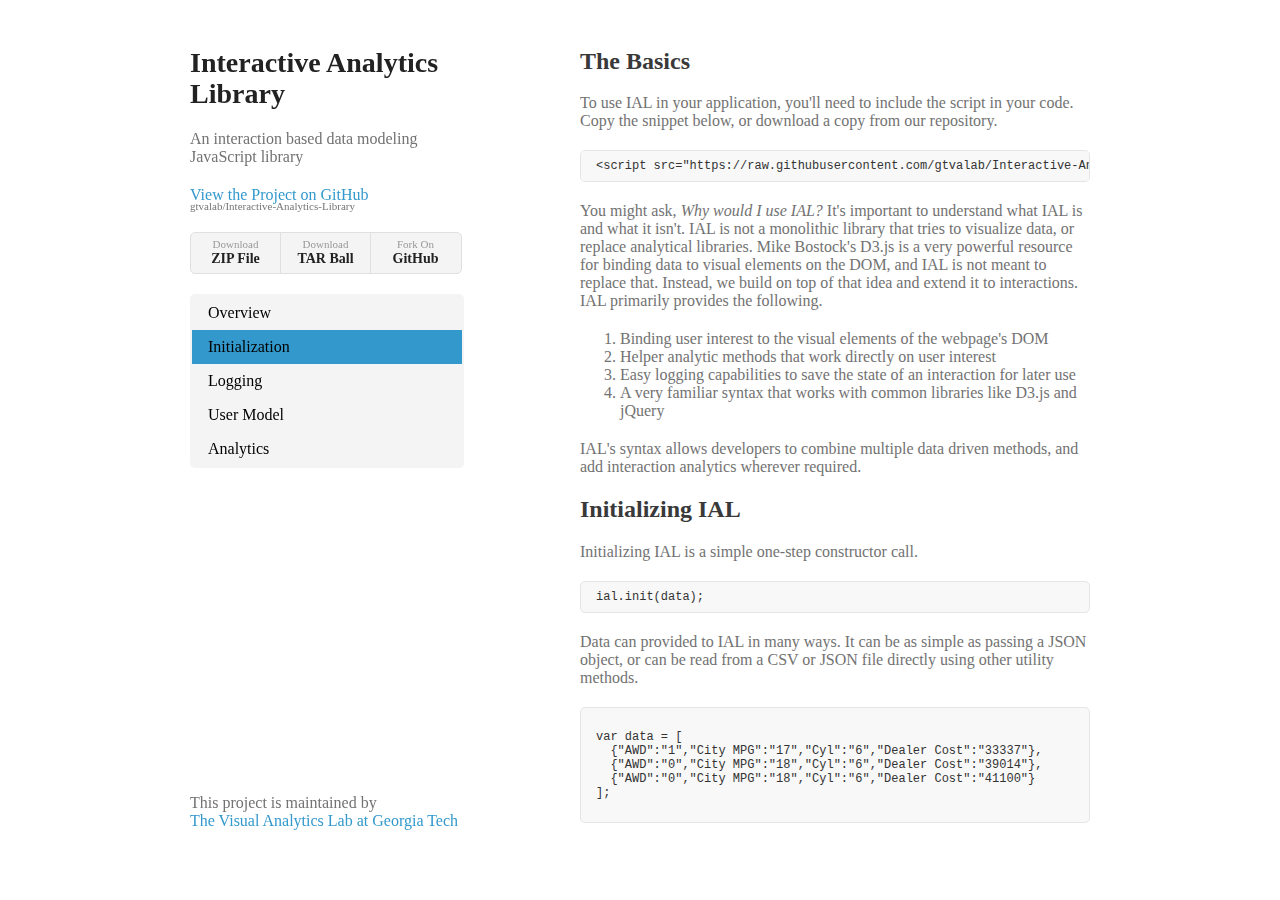
==== initial.html @ 7d625b26 "added the menu" ====
<!doctype html>
<html>
  <head>
    <!--
    Interactive Analytics Library - An interaction based data modeling JavaScript
    library. This project is maintained by the Visual Analytics Lab at Georgia Tech.
    Authors: Bhargav Rajendra, Emily Wall and Arjun Srinivasan

    This project is hosted on GitHub Pages and styled using the Ordered List (https://github.com/orderedlist) theme.
    -->
    <meta charset="utf-8">
    <meta http-equiv="X-UA-Compatible" content="chrome=1">
    <title>Interactive Analytics Library</title>

    <link rel="stylesheet" href="stylesheets/styles.css">
    <link rel="stylesheet" href="stylesheets/pygment_trac.css">
    <meta name="viewport" content="width=device-width">
  </head>
  <body>
    <div class="wrapper">
      <header>
        <h1>Interactive Analytics Library</h1>
        <p>An interaction based data modeling JavaScript library</p>
        <p class="view"><a href="https://github.com/gtvalab/Interactive-Analytics-Library">View the Project on GitHub<small>gtvalab/Interactive-Analytics-Library</small></a></p>
        <div class="header">
          <ul>
            <li>
              <a href="https://github.com/gtvalab/Interactive-Analytics-Library/zipball/master">
                Download<strong style="line-height: 130%;">ZIP File</strong>
              </a>
            </li>
            <li>
              <a href="https://github.com/gtvalab/Interactive-Analytics-Library/tarball/master">
                Download<strong style="line-height: 130%;">TAR Ball</strong>
              </a>
            </li>
            <li>
              <a href="https://github.com/gtvalab/Interactive-Analytics-Library">
                Fork On <strong style="line-height: 130%;">GitHub</strong>
              </a>
            </li>
          </ul>
        </div>

        <div class="menu">
          <ul>
            <li><a  href="./index.html">Overview</a></li>
            <li><a class="active" href="./initial.html">Initialization</a></li>
            <li><a href="#news">Logging</a></li>
            <li><a href="#contact">User Model</a></li>
            <li><a href="#about">Analytics</a></li>
          </ul>
        </div>

      </header>

      <section>
        <h2>The Basics</h2>

        <p>To use IAL in your application, you'll need to include the script in your code. Copy the snippet below, or download a copy from our repository.</p>

<pre><code><span><<span>script src="https://raw.githubusercontent.com/gtvalab/Interactive-Analytics-Library/master/src/ial.js" charset="utf-8"></span><<span>script</span>></span></code>
</pre>

        <p>You might ask, <i>Why would I use IAL?</i> It's important to understand what IAL is and what it isn't. IAL is not a monolithic library that tries to visualize data, or replace analytical libraries. Mike Bostock's D3.js is a very powerful resource for binding data to visual elements on the DOM, and IAL is not meant to replace that. Instead, we build on top of that idea and extend it to interactions. IAL primarily provides the following.
          <ol>
            <li>Binding user interest to the visual elements of the webpage's DOM</li>
            <li>Helper analytic methods that work directly on user interest</li>
            <li>Easy logging capabilities to save the state of an interaction for later use</li>
            <li>A very familiar syntax that works with common libraries like D3.js and jQuery</li>
          </ol>
          IAL's syntax allows developers to combine multiple data driven methods, and add interaction analytics wherever required.
        </p>
        <h2>Initializing IAL</h2>
        <p>
        Initializing IAL is a simple one-step constructor call.
        </p>
        <pre><code>ial.init(data);</code></pre>
        <p>
        Data can provided to IAL in many ways. It can be as simple as passing a JSON object, or can be read from a CSV or JSON file directly using other utility methods.
        </p>
        <pre><code>
var data = [
  {"AWD":"1","City MPG":"17","Cyl":"6","Dealer Cost":"33337"},
  {"AWD":"0","City MPG":"18","Cyl":"6","Dealer Cost":"39014"},
  {"AWD":"0","City MPG":"18","Cyl":"6","Dealer Cost":"41100"}
];
</code>
</pre>

<!--
        <h2>Interaction Weight Vectors</h2>
        <p>
        IAL's core is based on the interaction weight concept. User interest is modeled and approxmited in IAL, using two weight vectors.
        <ol>
          <li>An attribute weight vector</li>
          <li>An item weight vector</li>
        </ol>
        Combining the two vectors, IAL generates an item score that signifies how important a data point is. On initialization, IAL generates default attribute weight and item weights as identity vectors, and also generates the corresponding item scores. These values are bound to the data directly in the DOM as an ial object.
        </p>
        <pre><code>ial: {
  "id": 0,
  "itemScore": 4.1389,
  "weight": 1
}</code></pre>

        <h2>Modifying Weight Vectors</h2>

        <p>
        The power to update and modify weight vectors based on interactions is given completely to the developer. We realize that each Visual Analytic toolkit has different goals, and the behavior of the weight vectors must be set according. For fine grained control of the weight vectors, we provide the following <i>getter</i> and <i>setter</i> methods.
        </p>

        <ul>
        <li>
          <p>
            <h4>Attribute Weights, based on Similarity</h4>
            <p>Finding similar or dissimilar points is a very commonly required task in visual analytics. IAL provides easy access to updating attributes, based on how similar or dissimilar points.</p>
          <pre><code>ial.generateAttributeWeightVectorUsingSimilarity(<i>[points]</i>);</code></pre>
          <p>This method allows developers to modify the attribute weight vector directly, based on the similarity of a set of points. The method does not return any values, as it directly modifies the attribure weight vector. By default, the method operates on all points in the data set. This behavior can be modified by optionally passing an array of data objects that you want the method to work on.</p>

          <p>The other side of the same coin, is generating attribute weights based on how dissimilar a set of points are. IAL allows you to pass an array of points, and can generate the attribute weight vector based on the variance of each attribute.
          </p>
          <pre><code>ial.generateAttributeWeightVectorUsingDifferences([points]);</code></pre>
          <p>IAL can also generate dissimilarity scores between two user-defined clusters of points. To do so, an additional array of points can be passed, and IAL can determine the attribute weight vector based on the difference between <i>set 1</i> and <i>set 2</i>.
          </p>
          <pre><code>ial.generateAttributeWeightVectorUsingDifferences([set1],
                                                  [set2]);</code></pre>
          <p>The dissimilarity between the two sets is once again determined the variance of each attribute of the data points.
        </li>
        <li>
          <p>
            <h4>Accessing Item Weights</h4>
            <p>Item weights can be directly accessed and added to any event handler. We provide the following methods to do so.
            </p>
            <pre><code>ial.getItemWeight(ial.id);
ial.setItemWeight(ial.id, newWeight);
ial.incrementItemWeight(ial.id, <i>incrementBy</i>);
</code></pre>
            <p>To access the item weights, these methods require the item identifier. This identifier is attached to each data item on initialization.</p>
          </p>
        </li>
        <li>
          <p>
            <h4>Accessing Attribute Weights</h4>
            <p>Similarly, attribute weights can be directly accessed and added to any event handler. We provide the following methods to do so.
            </p>
            <pre><code>ial.getAttributeWeight(attributeName);
ial.setAttributeWeight(attributeName, newWeight);
ial.incrementAttributeWeight(attributeName, <i>incrementBy</i>);
</code></pre>
            <p>To access the attribute weights, these methods require the attribute identifier. This identifier is defined by the dataset used; key names from the data's JSON object are used to uniquely identify each attribute.</p>
          </p>
        </li>
        </ul>


        <h2>Helper Analytic Methods</h2>
        <p>In addition to accessor methods for modifying the weight vectors, IAL also provides a number of helper analytic methods for the developer.
        </p>
        <table>
        <tbody>
          <tr>
            <th>Category</th>
            <th>Method</th>
          </tr>
          <tr>
            <td rowspan="3">Sorting</td>
            <td><code>ial.getTopNItemsByInteractionWeights(N)</code></td>
          </tr>
          <tr>
            <td><code>ial.getTopNItemsByScores(N)</code></td>
          </tr>
          <tr>
            <td><code>ial.getNSimilarItems(dataItem, N)</code></td>
          </tr>
          <tr>
            <td rowspan="3">Logging</td>
            <td><code>ial.getSessionLogs(startTime, endTime)</code></td>
          </tr>
          <tr>
            <td><code>ial.getDataItemLogs([ids])</code></td>
          </tr>
          <tr>
            <td><code>ial.getAttributeLogs([attributes])</code></td>
          </tr>
          <tr>
            <td>Analytics</td>
            <td><code>ial.createClusters([data],k)</code></td>
          </tr>
        </tbody>
        </table>
        <p>The function descriptions are provided below.</p>
        <pre><code>
<span class="comments">/*
 * Input: An integer N, which is expected to be greater than 0.
 * Returns an array of N data items, sorted by their respective
 * item weights.
 *
 */
</span> ial.getTopNItemsByInteractionWeights(N);
<span class="comments">
<hr class="commentsSeparator"/>
/*
 * Input: An integer N, which is expected to be greater than 0.
 * Returns an array of N data items, sorted by their respective
 * item scores.
 *
 * The item scores are generated by computing the product of the
 * attribute weight vector and the item weight vector's transpose.
 * Item Score = Weight Vector * Item Weight * [Identity Vector]<sup>T</sup>
 * Item scores are precached for each data point, and the method
 * returns the top N data points based on this score.
 *
 */
</span> ial.getTopNItemsByScores(N);
<span class="comments">
<hr class="commentsSeparator"/>
/*
 * Input: A data item which acts as the pivot for similarity
 * computation, and an integer N that is greater than zero. The
 * method returns an array of N data items, sorted by their
 * respective similarity scores.
 *
 */
</span> ial.getNSimilarItems(dataItem, N);
<span class="comments">
<hr class="commentsSeparator"/>
/*
 * Input: The start and end times in epoch milliseconds. End time is
 * expected to be greater than start time. The method returns all
 * available logs for all data items, if they fall in the specified
 * time block. Each log object in the list is a dictionary with the
 * following keys.
 *
 * {
 *    dataItem; (The data object that was interacted with)
 *    eventName; (The event or interaction that was performed)
 *    oldWeight; (Data item weight before the interaction)
 *    newWeight; (Data item weight after the interaction)
 *    customLogInfo; (KV pairs pairs for app-specific needs)
 *    eventSpecificInfo; (KV pairs pairs for event-specific needs)
 * }
 *
 */
</span> ial.getSessionLogs(startTime, endTime)
<span class="comments">
<hr class="commentsSeparator"/>
/*
 * Input: An array of data item identifiers. The method returns
 * all available logs for the given set of data items. Each log
 * object in the list is a dictionary with the following keys.
 *
 * {
 *    dataItem; (The data object that was interacted with)
 *    eventName; (The event or interaction that was performed)
 *    oldWeight; (Data item weight before the interaction)
 *    newWeight; (Data item weight after the interaction)
 *    customLogInfo; (KV pairs pairs for app-specific needs)
 *    eventSpecificInfo; (KV pairs pairs for event-specific needs)
 * }
 *
 */
</span> ial.getDataItemLogs([ids])
<span class="comments">
<hr class="commentsSeparator"/>
/*
 * Input: An array of attribute identifiers. The method returns
 * all available logs for the given set of attributes. Each log
 * object in the list is a dictionary with the following keys.
 *
 * {
 *    dataItem; (The data object that was interacted with)
 *    eventName; (The event or interaction that was performed)
 *    oldWeight; (Data item weight before the interaction)
 *    newWeight; (Data item weight after the interaction)
 *    customLogInfo; (KV pairs pairs for app-specific needs)
 *    eventSpecificInfo; (KV pairs pairs for event-specific needs)
 * }
 *
 */
</span> ial.getAttributeLogs([attributes])
<span class="comments">
<hr class="commentsSeparator"/>
/*
 * Input: An optional array of the data objects to be clustered.
 * This defaults to the entire dataset if the optional array is
 * not provided. Additionally, the method also takes the cluster
 * threshold as a parameter. Ideal values for the threshold are
 * in the range of [0.01, 1]. The function returns an array of
 * cluster objects. Each cluster object is of a dictionary with
 * the following keys.
 *
 * {
 *    clusterId; (An integer to uniquely identify each cluster)
 *    clusterLabel; (A string, to provide a human readable name)
 *    dataItems = []; (An array of data items in the cluster)
 * }
 *
 */
</span> ial.createClusters([data], k)
</code></pre>

<h1>Acknowledgements</h1>
This project is funded in part by Georgia Tech School of Interactive Computing, and the Pacific Northwest National Laboratory Analysis in Motion Initiative.
-->
      </section>
      <footer>
        <p>This project is maintained by<br/><a href="http://vis.gatech.edu">The Visual Analytics Lab at Georgia Tech</a></p>
      </footer>
    </div>
    <script src="javascripts/scale.fix.js"></script>
  </body>
</html>
---- stylesheets/styles.css ----
@import url(https://fonts.googleapis.com/css?family=Noto+Sans:400,400italic,700italic,700);
@import url(https://fonts.googleapis.com/css?family=Roboto:400,300italic,300,400italic,500,500italic,700,700italic);
body {
  background-color: #fff;
  padding:40px;
  font: 14px/1.5 "Roboto" "Noto Sans", "Helvetica Neue", Helvetica, Arial, sans-serif;
  color:#727272;
  font-weight:300;
}

h1, h2, h3, h4, h5, h6 {
  color:#222;
  margin:0 0 20px;
}

p, ul, ol, table, pre, dl {
  margin:0 0 20px;
}

h1, h2, h3 {
  line-height:1.1;
}

h1 {
  font-size:28px;
}

h2 {
  color:#393939;
}

h3, h4, h5, h6 {
  color:#494949;
}

a {
  color:#39c;
  text-decoration:none;
}

a:hover {
  color:#069;
}

a small {
  font-size:11px;
  color:#777;
  margin-top:-0.3em;
  display:block;
}

a:hover small {
  color:#777;
}

.wrapper {
  width:900px;
  margin:0 auto;
}

blockquote {
  border-left:1px solid #e5e5e5;
  margin:0;
  padding:0 0 0 20px;
  font-style:italic;
}

code, pre {
  font-family:Monaco, Bitstream Vera Sans Mono, Lucida Console, Terminal, Consolas, Liberation Mono, DejaVu Sans Mono, Courier New, monospace;
  color:#333;
  font-size:12px;
}

pre {
  padding:8px 15px;
  background: #f8f8f8;
  border-radius:5px;
  border:1px solid #e5e5e5;
  overflow-x: auto;
}

table {
  width:100%;
  border-collapse:collapse;
}

th, td {
  text-align:left;
  padding:5px 10px;
  border-bottom:1px solid #e5e5e5;
}

dt {
  color:#444;
  font-weight:700;
}

th {
  color:#444;
}

img {
  max-width:100%;
}

header {
  width:270px;
  float:left;
  position:fixed;
  -webkit-font-smoothing:subpixel-antialiased;
}

.header ul {
  list-style:none;
  height:40px;
  padding:0;
  background: #f4f4f4;
  border-radius:5px;
  border:1px solid #e0e0e0;
  width:270px;
}

.header li {
  width:89px;
  float:left;
  border-right:1px solid #e0e0e0;
  height:40px;
}

.header li:first-child a {
  border-radius:5px 0 0 5px;
}

.header li:last-child a {
  border-radius:0 5px 5px 0;
}

.header ul a {
  line-height:1;
  font-size:11px;
  color:#999;
  display:block;
  text-align:center;
  padding-top:6px;
  height:34px;
}

.header ul a:hover {
  color:#999;
}

.header ul a:active {
  background-color:#f0f0f0;
}

strong {
  color:#222;
  font-weight:700;
}

.header ul li + li + li {
  border-right:none;
  width:89px;
}

.header ul a strong {
  font-size:14px;
  display:block;
  color:#222;
}

section {
  width:510px;
  float:right;
  padding-bottom:50px;
}

small {
  font-size:11px;
}

hr {
  border:0;
  background:#e5e5e5;
  height:1px;
  margin:0 0 20px;
}

.commentsSeparator {
  border:0;
  background:#e5e5e5;
  height:1px;
  margin:0 0 0px;
}

footer {
  width:270px;
  float:left;
  position:fixed;
  bottom:50px;
  -webkit-font-smoothing:subpixel-antialiased;
}

.comments {
  color:#bfbfbf;
}
@media print, screen and (max-width: 960px) {

  div.wrapper {
    width:auto;
    margin:0;
  }

  .header, section, footer {
    float:none;
    position:static;
    width:auto;
  }

  .header {
    padding-right:320px;
  }

  section {
    border:1px solid #e5e5e5;
    border-width:1px 0;
    padding:20px 0;
    margin:0 0 20px;
  }

  .header a small {
    display:inline;
  }

  .header ul {
    position:absolute;
    right:50px;
    top:52px;
  }
}

@media print, screen and (max-width: 720px) {
  body {
    word-wrap:break-word;
  }

  .header {
    padding:0;
  }

  .header ul, header p.view {
    position:static;
  }

  pre, code {
    word-wrap:normal;
  }
}

@media print, screen and (max-width: 480px) {
  body {
    padding:15px;
  }

  .header ul {
    width:99%;
  }

  .header li, .header ul li + li + li {
    width:33%;
  }
}

@media print {
  body {
    padding:0.4in;
    font-size:12pt;
    color:#444;
  }
}

.menu{
    width:100%;
    border: 2px solid #f4f4f4;
    height:10%;
    border-radius: 5px 5px 5px 5px;
    margin: 0;
    padding: 0;
}
.menu ul {
    list-style-type: none;
    margin: 0;
    padding: 0;
    width: 100%;
    background-color: #f4f4f4;
    overflow: auto;
}
.menu li a {
    display: block;
    color: #000;
    padding: 8px 16px;
    text-decoration: none;
}

.menu li a.active {
    background-color: #39c;
}

.menu li a:hover:not(.active) {
    background-color: #555;
    color: white;
}
.documentation {
  text-align: left;
}
---- stylesheets/pygment_trac.css ----
.highlight  { background: #ffffff; }
.highlight .c { color: #999988; font-style: italic } /* Comment */
.highlight .err { color: #a61717; background-color: #e3d2d2 } /* Error */
.highlight .k { font-weight: bold } /* Keyword */
.highlight .o { font-weight: bold } /* Operator */
.highlight .cm { color: #999988; font-style: italic } /* Comment.Multiline */
.highlight .cp { color: #999999; font-weight: bold } /* Comment.Preproc */
.highlight .c1 { color: #999988; font-style: italic } /* Comment.Single */
.highlight .cs { color: #999999; font-weight: bold; font-style: italic } /* Comment.Special */
.highlight .gd { color: #000000; background-color: #ffdddd } /* Generic.Deleted */
.highlight .gd .x { color: #000000; background-color: #ffaaaa } /* Generic.Deleted.Specific */
.highlight .ge { font-style: italic } /* Generic.Emph */
.highlight .gr { color: #aa0000 } /* Generic.Error */
.highlight .gh { color: #999999 } /* Generic.Heading */
.highlight .gi { color: #000000; background-color: #ddffdd } /* Generic.Inserted */
.highlight .gi .x { color: #000000; background-color: #aaffaa } /* Generic.Inserted.Specific */
.highlight .go { color: #888888 } /* Generic.Output */
.highlight .gp { color: #555555 } /* Generic.Prompt */
.highlight .gs { font-weight: bold } /* Generic.Strong */
.highlight .gu { color: #800080; font-weight: bold; } /* Generic.Subheading */
.highlight .gt { color: #aa0000 } /* Generic.Traceback */
.highlight .kc { font-weight: bold } /* Keyword.Constant */
.highlight .kd { font-weight: bold } /* Keyword.Declaration */
.highlight .kn { font-weight: bold } /* Keyword.Namespace */
.highlight .kp { font-weight: bold } /* Keyword.Pseudo */
.highlight .kr { font-weight: bold } /* Keyword.Reserved */
.highlight .kt { color: #445588; font-weight: bold } /* Keyword.Type */
.highlight .m { color: #009999 } /* Literal.Number */
.highlight .s { color: #d14 } /* Literal.String */
.highlight .na { color: #008080 } /* Name.Attribute */
.highlight .nb { color: #0086B3 } /* Name.Builtin */
.highlight .nc { color: #445588; font-weight: bold } /* Name.Class */
.highlight .no { color: #008080 } /* Name.Constant */
.highlight .ni { color: #800080 } /* Name.Entity */
.highlight .ne { color: #990000; font-weight: bold } /* Name.Exception */
.highlight .nf { color: #990000; font-weight: bold } /* Name.Function */
.highlight .nn { color: #555555 } /* Name.Namespace */
.highlight .nt { color: #000080 } /* Name.Tag */
.highlight .nv { color: #008080 } /* Name.Variable */
.highlight .ow { font-weight: bold } /* Operator.Word */
.highlight .w { color: #bbbbbb } /* Text.Whitespace */
.highlight .mf { color: #009999 } /* Literal.Number.Float */
.highlight .mh { color: #009999 } /* Literal.Number.Hex */
.highlight .mi { color: #009999 } /* Literal.Number.Integer */
.highlight .mo { color: #009999 } /* Literal.Number.Oct */
.highlight .sb { color: #d14 } /* Literal.String.Backtick */
.highlight .sc { color: #d14 } /* Literal.String.Char */
.highlight .sd { color: #d14 } /* Literal.String.Doc */
.highlight .s2 { color: #d14 } /* Literal.String.Double */
.highlight .se { color: #d14 } /* Literal.String.Escape */
.highlight .sh { color: #d14 } /* Literal.String.Heredoc */
.highlight .si { color: #d14 } /* Literal.String.Interpol */
.highlight .sx { color: #d14 } /* Literal.String.Other */
.highlight .sr { color: #009926 } /* Literal.String.Regex */
.highlight .s1 { color: #d14 } /* Literal.String.Single */
.highlight .ss { color: #990073 } /* Literal.String.Symbol */
.highlight .bp { color: #999999 } /* Name.Builtin.Pseudo */
.highlight .vc { color: #008080 } /* Name.Variable.Class */
.highlight .vg { color: #008080 } /* Name.Variable.Global */
.highlight .vi { color: #008080 } /* Name.Variable.Instance */
.highlight .il { color: #009999 } /* Literal.Number.Integer.Long */

.type-csharp .highlight .k { color: #0000FF }
.type-csharp .highlight .kt { color: #0000FF }
.type-csharp .highlight .nf { color: #000000; font-weight: normal }
.type-csharp .highlight .nc { color: #2B91AF }
.type-csharp .highlight .nn { color: #000000 }
.type-csharp .highlight .s { color: #A31515 }
.type-csharp .highlight .sc { color: #A31515 }
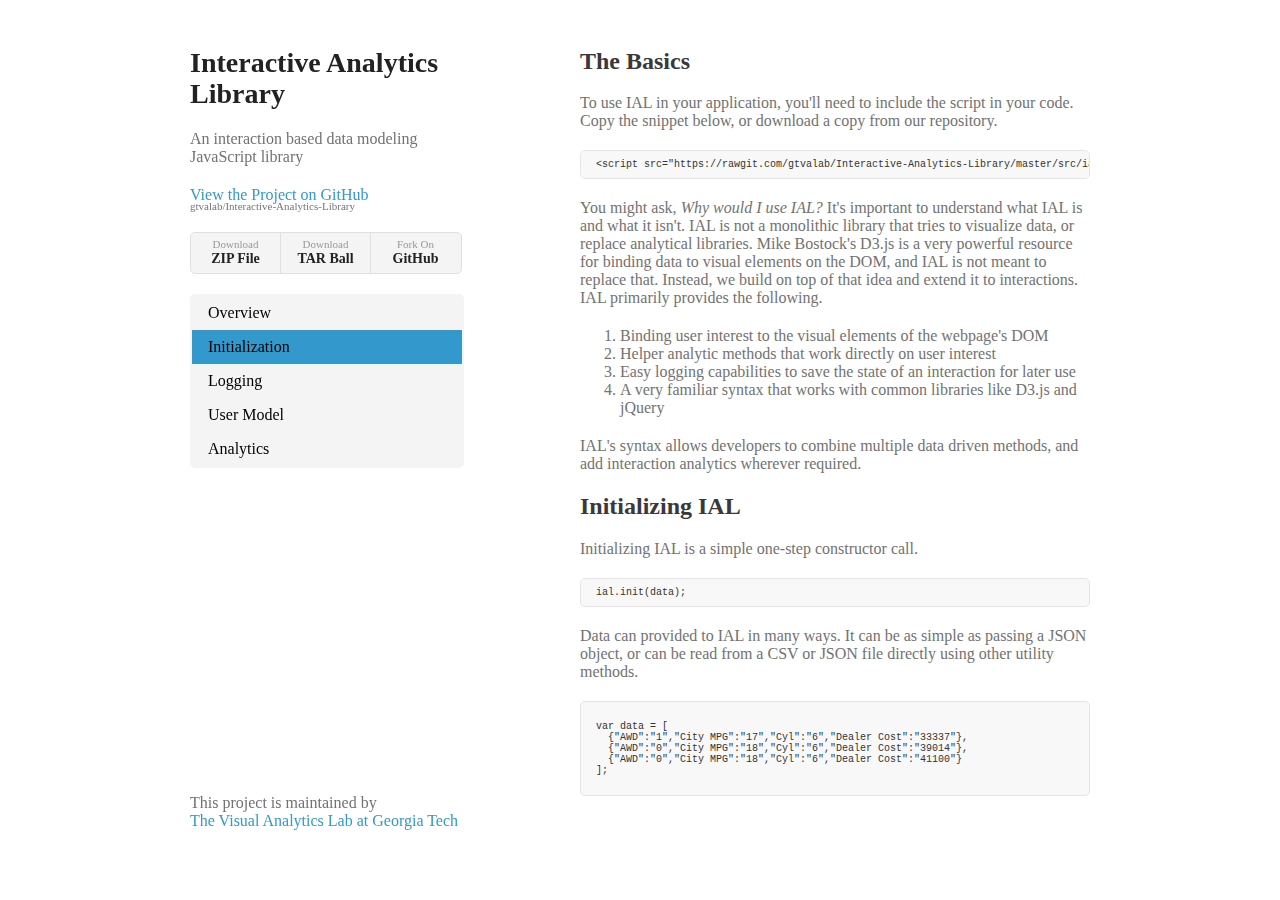
==== commit 5749f8e9: "updated init URL to account for MIME error" ====
--- a/initial.html
+++ b/initial.html
@@ -46,9 +46,9 @@
           <ul>
             <li><a  href="./index.html">Overview</a></li>
             <li><a class="active" href="./initial.html">Initialization</a></li>
-            <li><a href="#news">Logging</a></li>
-            <li><a href="#contact">User Model</a></li>
-            <li><a href="#about">Analytics</a></li>
+            <li><a href="./log.html">Logging</a></li>
+            <li><a href="./usermodel.html">User Model</a></li>
+            <li><a href="./analytics.html">Analytics</a></li>
           </ul>
         </div>
 
@@ -59,7 +59,7 @@
 
         <p>To use IAL in your application, you'll need to include the script in your code. Copy the snippet below, or download a copy from our repository.</p>
 
-<pre><code><span><<span>script src="https://raw.githubusercontent.com/gtvalab/Interactive-Analytics-Library/master/src/ial.js" charset="utf-8"></span><<span>script</span>></span></code>
+<pre><code><span><<span>script src="https://rawgit.com/gtvalab/Interactive-Analytics-Library/master/src/ial.js" charset="utf-8"></span><<span>script</span>></span></code>
 </pre>
 
         <p>You might ask, <i>Why would I use IAL?</i> It's important to understand what IAL is and what it isn't. IAL is not a monolithic library that tries to visualize data, or replace analytical libraries. Mike Bostock's D3.js is a very powerful resource for binding data to visual elements on the DOM, and IAL is not meant to replace that. Instead, we build on top of that idea and extend it to interactions. IAL primarily provides the following.
--- a/stylesheets/styles.css
+++ b/stylesheets/styles.css
@@ -68,7 +68,7 @@
 code, pre {
   font-family:Monaco, Bitstream Vera Sans Mono, Lucida Console, Terminal, Consolas, Liberation Mono, DejaVu Sans Mono, Courier New, monospace;
   color:#333;
-  font-size:12px;
+  font-size:10px;
 }
 
 pre {
@@ -306,6 +306,12 @@
     background-color: #39c;
 }
 
+iframe {
+  width: 100%;
+  height:260px;
+  overflow: hidden;
+}
+
 .menu li a:hover:not(.active) {
     background-color: #555;
     color: white;
